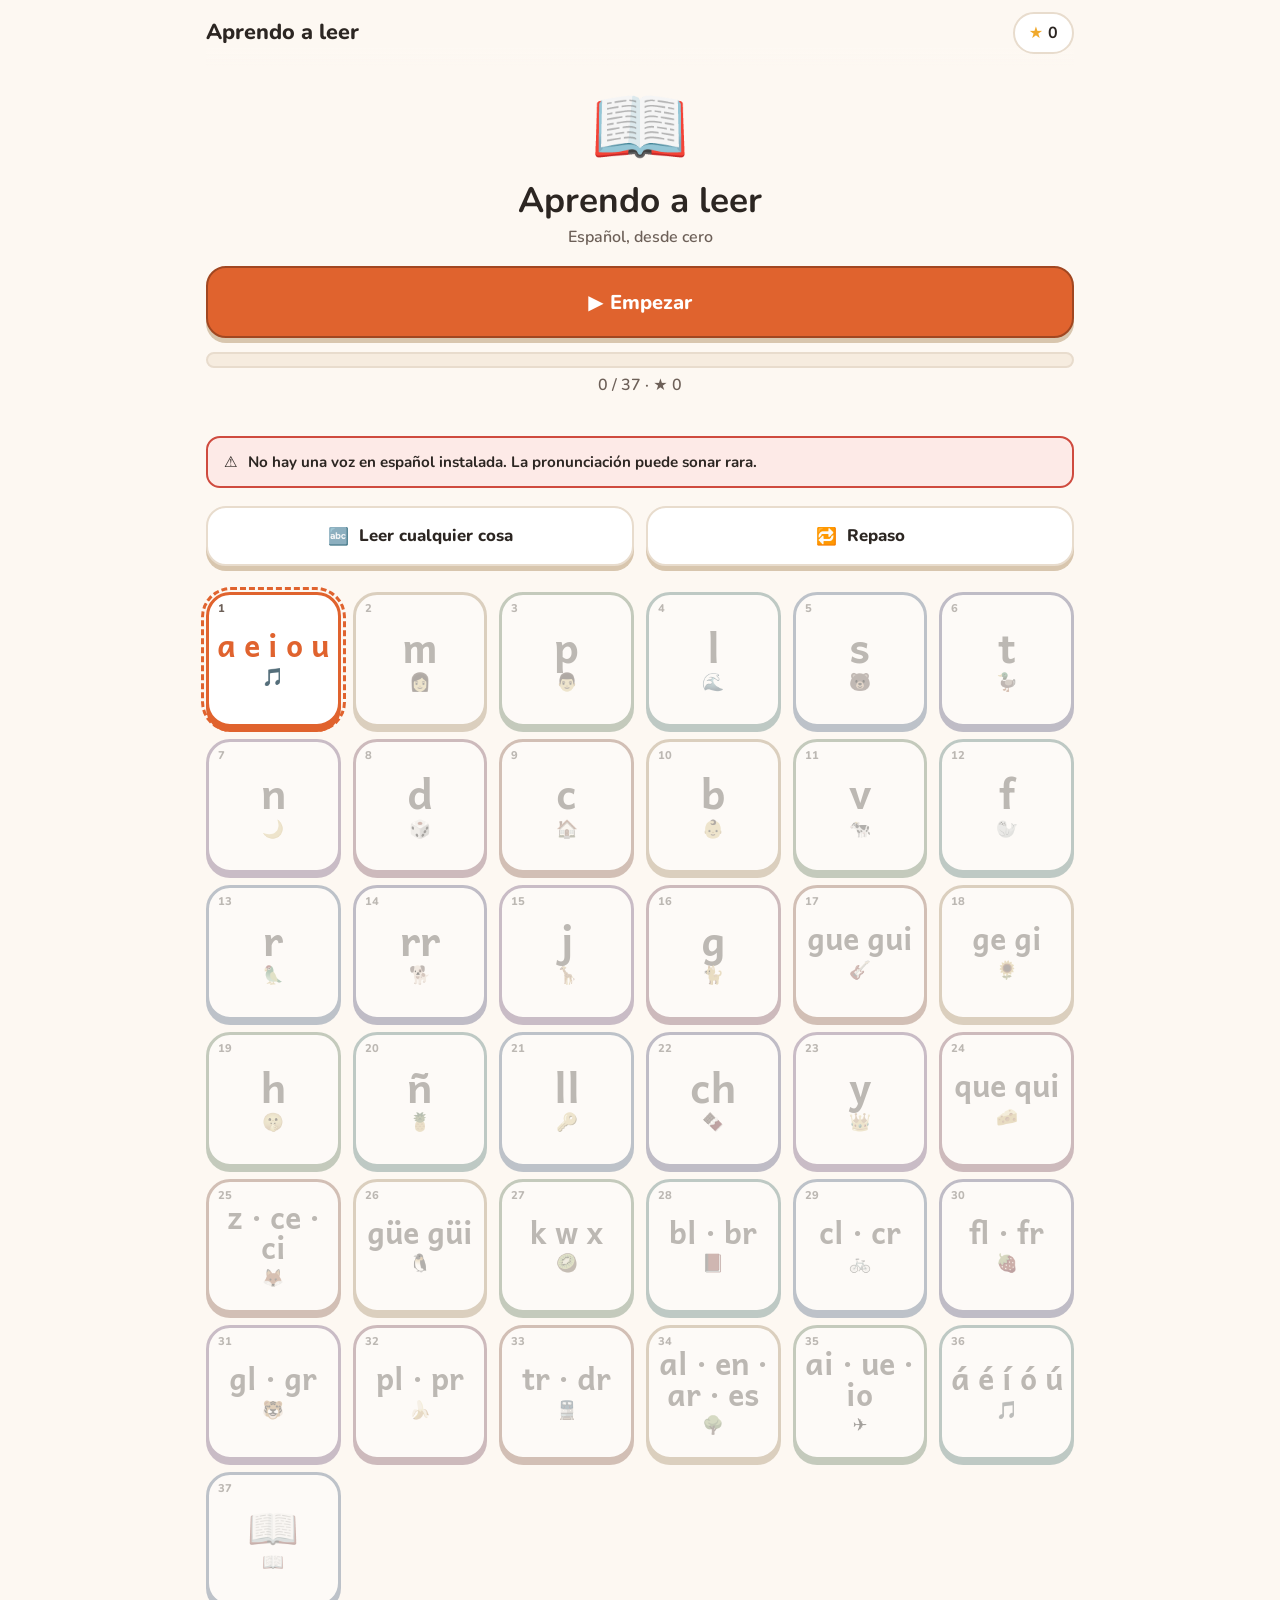
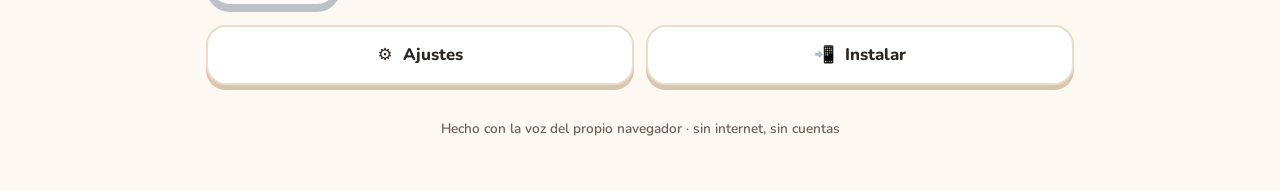
==== src/index.html @ 60e27a4e "Add the app: learn to read Spanish from zero, in the browser A web app that teaches a child to read " ====
<!DOCTYPE html>
<html lang="es">
<head>
  <meta charset="utf-8">
  <meta name="viewport" content="width=device-width, initial-scale=1, viewport-fit=cover">
  <title>Aprendo a leer en español</title>
  <meta name="description" content="Aprender a leer español desde cero, con la voz del propio navegador: vocales, sílabas, palabras, frases y textos.">
  <meta name="theme-color" content="#e0632e">
  <meta name="color-scheme" content="light dark">
  <meta name="mobile-web-app-capable" content="yes">
  <meta name="apple-mobile-web-app-capable" content="yes">
  <meta name="apple-mobile-web-app-status-bar-style" content="default">

  <link rel="icon" href="data:image/svg+xml,<svg xmlns='http://www.w3.org/2000/svg' viewBox='0 0 100 100'><text y='.9em' font-size='90'>📖</text></svg>">

  <!-- Andika está diseñada para lectores principiantes; si no hay red, se
       usa la tipografía redondeada del sistema y todo sigue igual de legible. -->
  <link rel="preconnect" href="https://fonts.googleapis.com">
  <link rel="preconnect" href="https://fonts.gstatic.com" crossorigin>
  <link rel="stylesheet" href="https://fonts.googleapis.com/css2?family=Andika:wght@400;700&family=Nunito:wght@600;800&display=swap">
  <link rel="stylesheet" href="assets/styles.css">
</head>
<body>
  <noscript>
    <p style="padding:24px;font-family:system-ui">
      Esta aplicación necesita JavaScript para hablar. Actívalo en tu navegador.
    </p>
  </noscript>

  <main id="app" class="app"></main>

  <!-- Scripts clásicos y sin dependencias: funcionan también abriendo el
       archivo directamente con doble clic (file://), sin servidor. -->
  <script src="js/syllabify.js"></script>
  <script src="js/speech.js"></script>
  <script src="js/textos.js"></script>
  <script src="js/curriculum.js"></script>
  <script src="js/progress.js"></script>
  <script src="js/escucha.js"></script>
  <script src="js/evaluar.js"></script>
  <script src="js/modelo.js"></script>
  <script src="js/iconos.js"></script>
  <script src="js/pwa.js"></script>
  <script src="js/app.js"></script>
</body>
</html>
---- src/assets/styles.css ----
/*!
 * styles.css — Aprendo a leer en español
 *
 * Criterios de diseño, todos al servicio de un niño de 6-8 años que aún no
 * descifra el español:
 *   - Botones enormes (mínimo 64 px): se usa con el dedo, en tableta.
 *   - Nada esencial depende de leer: color, emoji, icono y voz lo sostienen.
 *   - Tipografía Andika, diseñada para lectores principiantes, en todo lo que
 *     el niño tiene que descifrar. Nunito, más compacta, para el resto.
 *   - Una sola acción evidente por pantalla.
 */

/* ---------------------------------------------------------------- tokens */
:root {
  color-scheme: light;

  --fondo: #fdf8f2;
  --fondo-alto: #f6ecdf;
  --superficie: #ffffff;
  --superficie-2: #fbf5ee;
  --borde: #e8dccd;
  --tinta: #2c2622;
  --tinta-suave: #6d6058;
  --sombra: 0 2px 0 rgba(70, 52, 38, .12), 0 10px 26px rgba(70, 52, 38, .10);
  --sombra-boton: 0 5px 0 var(--boton-borde, #d8c6ae);

  --acento: #e0632e;
  --acento-tinta: #ffffff;
  --exito: #2e9367;
  --exito-suave: #e2f5ec;
  --error: #cf4b3f;
  --error-suave: #fdeae7;
  --estrella: #f0a92c;

  /* Una familia de color por unidad; rota cada 8 unidades. */
  --c0: #e0632e;  --c1: #d9932b;  --c2: #4f9d4a;  --c3: #2f9b8f;
  --c4: #3f7fd0;  --c5: #6a63cf;  --c6: #ab5ac0;  --c7: #d1517f;

  --radio: 20px;
  --radio-s: 14px;
  --ui: 'Nunito', ui-rounded, 'Segoe UI Rounded', system-ui, -apple-system, 'Helvetica Neue', sans-serif;
  --lectura: 'Andika', 'Nunito', ui-rounded, system-ui, sans-serif;
}

@media (prefers-color-scheme: dark) {
  :root:not([data-theme="light"]) {
    color-scheme: dark;
    --fondo: #1d1a18;
    --fondo-alto: #262220;
    --superficie: #2a2523;
    --superficie-2: #322c29;
    --borde: #453d38;
    --tinta: #f6efe8;
    --tinta-suave: #b6a89e;
    --sombra: 0 2px 0 rgba(0, 0, 0, .3), 0 10px 26px rgba(0, 0, 0, .35);
    --sombra-boton: 0 5px 0 var(--boton-borde, #14110f);
    --acento: #f0793f;
    --acento-tinta: #241009;
    --exito: #4dbb88;
    --exito-suave: #1e3a2e;
    --error: #ef7365;
    --error-suave: #3d211d;
    --c0: #f0793f;  --c1: #eeae43;  --c2: #6cbf64;  --c3: #45bcae;
    --c4: #5f9df0;  --c5: #8b83ef;  --c6: #c778dc;  --c7: #ee6f9c;
  }
}

:root[data-theme="dark"] {
  color-scheme: dark;
  --fondo: #1d1a18;
  --fondo-alto: #262220;
  --superficie: #2a2523;
  --superficie-2: #322c29;
  --borde: #453d38;
  --tinta: #f6efe8;
  --tinta-suave: #b6a89e;
  --sombra: 0 2px 0 rgba(0, 0, 0, .3), 0 10px 26px rgba(0, 0, 0, .35);
  --sombra-boton: 0 5px 0 var(--boton-borde, #14110f);
  --acento: #f0793f;
  --acento-tinta: #241009;
  --exito: #4dbb88;
  --exito-suave: #1e3a2e;
  --error: #ef7365;
  --error-suave: #3d211d;
  --c0: #f0793f;  --c1: #eeae43;  --c2: #6cbf64;  --c3: #45bcae;
  --c4: #5f9df0;  --c5: #8b83ef;  --c6: #c778dc;  --c7: #ee6f9c;
}

/* ------------------------------------------------------------------ base */
* { box-sizing: border-box; }

body {
  margin: 0;
  font-family: var(--ui);
  background: var(--fondo);
  color: var(--tinta);
  -webkit-tap-highlight-color: transparent;
  -webkit-text-size-adjust: 100%;
  overscroll-behavior-y: contain;
}

button { font: inherit; color: inherit; }

.app {
  max-width: 900px;
  margin: 0 auto;
  padding: 0 16px 40px;
  min-height: 100vh;
  min-height: 100dvh;
}

.oculto { display: none !important; }
.sr { position: absolute; width: 1px; height: 1px; overflow: hidden; clip: rect(0 0 0 0); white-space: nowrap; }

.etq { display: inline-flex; flex-direction: column; align-items: center; line-height: 1.2; }

.zh {
  display: block;
  font-size: .78em;
  font-weight: 600;
  opacity: .62;
  margin-top: 2px;
  letter-spacing: .02em;
}

/* --------------------------------------------------------------- botones */
.btn {
  --boton-color: var(--superficie);
  --boton-borde: var(--borde);
  display: inline-flex;
  align-items: center;
  justify-content: center;
  gap: 10px;
  min-height: 60px;
  padding: 14px 24px;
  border: 2px solid var(--boton-borde);
  border-radius: var(--radio);
  background: var(--boton-color);
  box-shadow: var(--sombra-boton);
  font-weight: 800;
  font-size: 1.05rem;
  cursor: pointer;
  transition: transform .08s ease, filter .15s ease;
  touch-action: manipulation;
  user-select: none;
}
.btn:active { transform: translateY(4px); box-shadow: 0 1px 0 var(--boton-borde); }
.btn:focus-visible { outline: 4px solid var(--acento); outline-offset: 3px; }
.btn[disabled] { opacity: .45; pointer-events: none; }

.btn-principal {
  --boton-color: var(--acento);
  --boton-borde: color-mix(in srgb, var(--acento) 72%, #000);
  color: var(--acento-tinta);
  font-size: 1.2rem;
  min-height: 68px;
  padding: 16px 34px;
}
.btn-grande { width: 100%; font-size: 1.25rem; min-height: 72px; }
.btn-icono {
  min-height: 56px;
  min-width: 56px;
  padding: 10px;
  border-radius: 50%;
  font-size: 1.4rem;
}
.btn-audio {
  --boton-color: var(--superficie);
  --boton-borde: var(--borde);
  font-size: 1.8rem;
}

/* -------------------------------------------------------------- cabecera */
.barra {
  position: sticky;
  top: 0;
  z-index: 30;
  display: flex;
  align-items: center;
  gap: 10px;
  padding: 12px 0;
  background: linear-gradient(var(--fondo) 72%, transparent);
}
.barra h1 { flex: 1; margin: 0; font-size: 1.15rem; font-weight: 800; line-height: 1.2; }
.barra .marcador {
  display: inline-flex; align-items: center; gap: 5px;
  padding: 8px 14px; border-radius: 999px;
  background: var(--superficie); border: 2px solid var(--borde);
  font-weight: 800; font-variant-numeric: tabular-nums;
}
.barra .marcador span { color: var(--estrella); }

/* ------------------------------------------------------------------ mapa */
.portada {
  text-align: center;
  padding: 22px 0 10px;
}
.portada .logo { font-size: clamp(3.4rem, 16vw, 5rem); line-height: 1; }
.portada h2 { margin: 8px 0 2px; font-size: clamp(1.6rem, 6vw, 2.2rem); }
.portada p { margin: 0 0 18px; color: var(--tinta-suave); font-weight: 600; }

.progreso-barra {
  height: 16px;
  border-radius: 999px;
  background: var(--fondo-alto);
  border: 2px solid var(--borde);
  overflow: hidden;
  margin: 14px 0 6px;
}
.progreso-barra i {
  display: block; height: 100%;
  background: linear-gradient(90deg, var(--c2), var(--c3));
  transition: width .5s ease;
}

.acciones-rapidas { display: grid; grid-template-columns: 1fr 1fr; gap: 12px; margin: 18px 0 26px; }

.rejilla-unidades {
  display: grid;
  grid-template-columns: repeat(auto-fill, minmax(104px, 1fr));
  gap: 12px;
}
.unidad-btn {
  position: relative;
  display: flex;
  flex-direction: column;
  align-items: center;
  justify-content: center;
  gap: 4px;
  aspect-ratio: 1;
  padding: 8px;
  border: 3px solid var(--u);
  border-radius: 24px;
  background: var(--superficie);
  box-shadow: 0 5px 0 var(--u);
  cursor: pointer;
  transition: transform .08s ease;
  touch-action: manipulation;
}
.unidad-btn:active { transform: translateY(4px); box-shadow: 0 1px 0 var(--u); }
.unidad-btn .n {
  position: absolute; top: 6px; left: 9px;
  font-size: .7rem; font-weight: 800; color: var(--tinta-suave);
  font-variant-numeric: tabular-nums;
}
.unidad-btn .letra {
  font-family: var(--lectura);
  font-size: 1.9rem;
  font-weight: 700;
  line-height: 1;
  color: var(--u);
  text-align: center;
  word-break: break-word;
}
.unidad-btn .letra.corta { font-size: 2.6rem; }
.unidad-btn .emo { font-size: 1.1rem; }
.unidad-btn .hecha {
  position: absolute; top: -8px; right: -6px;
  width: 30px; height: 30px; border-radius: 50%;
  background: var(--exito); color: #fff;
  display: grid; place-items: center; font-size: .95rem;
  border: 3px solid var(--fondo);
}
.unidad-btn[data-bloqueada="1"] { opacity: .42; filter: grayscale(.7); }
.unidad-btn[data-bloqueada="1"] .letra { color: var(--tinta-suave); }
.unidad-btn.sugerida::after {
  content: '';
  position: absolute; inset: -8px;
  border-radius: 30px;
  border: 3px dashed var(--u);
  animation: pulso 1.8s ease-in-out infinite;
}
@keyframes pulso { 0%, 100% { opacity: .35; } 50% { opacity: .9; } }

/* --------------------------------------------------------------- lección */
.enunciado {
  display: flex; align-items: center; gap: 12px;
  background: var(--superficie);
  border: 2px solid var(--borde);
  border-radius: var(--radio);
  padding: 12px 16px;
  margin-bottom: 18px;
  box-shadow: var(--sombra);
}
.enunciado .txt { flex: 1; font-weight: 800; font-size: 1.05rem; }

.pasos { display: flex; gap: 6px; margin: 4px 0 16px; }
.pasos i {
  flex: 1; height: 8px; border-radius: 999px;
  background: var(--fondo-alto); border: 1px solid var(--borde);
}
.pasos i.hecho { background: var(--exito); border-color: var(--exito); }
.pasos i.actual { background: var(--u, var(--acento)); border-color: var(--u, var(--acento)); }

.tarjeta {
  background: var(--superficie);
  border: 3px solid var(--u, var(--borde));
  border-radius: 28px;
  padding: 24px 18px;
  text-align: center;
  box-shadow: var(--sombra);
}

.letra-gigante {
  font-family: var(--lectura);
  font-size: clamp(6rem, 34vw, 12rem);
  font-weight: 700;
  line-height: .95;
  color: var(--u, var(--acento));
  letter-spacing: .04em;
}
.letra-gigante .min { opacity: 1; }
.letra-gigante .may { font-size: .62em; opacity: .4; }

.dato { margin: 6px 0; color: var(--tinta-suave); font-weight: 700; }
.dato b { color: var(--tinta); }
.truco {
  margin: 14px auto 0;
  max-width: 46ch;
  font-size: 1.02rem;
  line-height: 1.5;
  font-weight: 600;
  color: var(--tinta-suave);
}

/* Vocales de la primera unidad */
.vocales-fila { display: flex; flex-wrap: wrap; justify-content: center; gap: 12px; }
.vocal-btn {
  display: flex; flex-direction: column; align-items: center; gap: 2px;
  min-width: 96px; padding: 14px 10px;
  border: 3px solid var(--u); border-radius: 22px;
  background: var(--superficie); box-shadow: 0 5px 0 var(--u);
  cursor: pointer; transition: transform .08s ease;
}
.vocal-btn:active, .vocal-btn.sonando { transform: translateY(4px); box-shadow: 0 1px 0 var(--u); }
.vocal-btn .v { font-family: var(--lectura); font-size: 3rem; font-weight: 700; line-height: 1; color: var(--u); }
.vocal-btn .e { font-size: 1.5rem; }
.vocal-btn .p { font-size: .8rem; font-weight: 700; color: var(--tinta-suave); }

/* --------------------------------------------------------------- sílabas */
.rejilla-silabas {
  display: grid;
  grid-template-columns: repeat(auto-fit, minmax(92px, 1fr));
  gap: 12px;
  margin-top: 4px;
}
.silaba {
  position: relative;
  font-family: var(--lectura);
  font-size: clamp(1.9rem, 8vw, 2.6rem);
  font-weight: 700;
  padding: 18px 8px;
  border: 3px solid var(--u, var(--acento));
  border-radius: 22px;
  background: var(--superficie);
  color: var(--u, var(--acento));
  box-shadow: 0 5px 0 var(--u, var(--acento));
  cursor: pointer;
  transition: transform .08s ease, background .2s ease;
  touch-action: manipulation;
}
.silaba:active, .silaba.sonando { transform: translateY(4px); box-shadow: 0 1px 0 var(--u, var(--acento)); }
.silaba.sonando { background: color-mix(in srgb, var(--u, var(--acento)) 16%, var(--superficie)); }
.silaba.tocada::after {
  content: '✓';
  position: absolute; top: 4px; right: 8px;
  font-size: .8rem; font-family: var(--ui); color: var(--exito);
}
.silaba.bien { background: var(--exito-suave); border-color: var(--exito); color: var(--exito); box-shadow: 0 5px 0 var(--exito); }
.silaba.mal { background: var(--error-suave); border-color: var(--error); color: var(--error); box-shadow: 0 5px 0 var(--error); animation: tiembla .35s; }
@keyframes tiembla {
  0%, 100% { transform: translateX(0); }
  25% { transform: translateX(-7px); }
  75% { transform: translateX(7px); }
}

/* -------------------------------------------------------------- palabras */
.palabra-tarjeta {
  display: flex; flex-direction: column; align-items: center; gap: 10px;
  padding: 18px 14px;
  background: var(--superficie);
  border: 3px solid var(--borde);
  border-radius: 24px;
  box-shadow: var(--sombra);
}
.palabra-emoji { font-size: clamp(3rem, 14vw, 4.4rem); line-height: 1; }

.palabra-silabas { display: flex; flex-wrap: wrap; justify-content: center; gap: 8px; }
.trozo {
  font-family: var(--lectura);
  font-size: clamp(1.7rem, 7.5vw, 2.4rem);
  font-weight: 700;
  padding: 8px 14px;
  border-radius: 16px;
  border: 3px solid transparent;
  background: var(--superficie-2);
  color: var(--tinta);
  cursor: pointer;
  transition: transform .08s ease, background .2s ease;
  touch-action: manipulation;
}
.trozo:nth-child(odd) { color: var(--u, var(--acento)); }
.trozo.sonando { background: color-mix(in srgb, var(--u, var(--acento)) 20%, var(--superficie)); transform: translateY(-3px); }
.trozo.tonica { text-decoration: underline; text-decoration-thickness: 3px; text-underline-offset: 6px; }

.palabra-entera {
  font-family: var(--lectura);
  font-size: clamp(2rem, 9vw, 3rem);
  font-weight: 700;
  letter-spacing: .01em;
}

.fila-botones { display: flex; flex-wrap: wrap; gap: 12px; justify-content: center; margin-top: 18px; }
.fila-botones .btn { flex: 1 1 auto; min-width: 140px; }

/* ------------------------------------------------------ construir palabra */
.construccion {
  display: flex; flex-wrap: wrap; gap: 8px; justify-content: center;
  min-height: 88px; align-items: center;
  padding: 14px;
  border: 3px dashed var(--borde);
  border-radius: 22px;
  background: var(--superficie-2);
  margin-bottom: 16px;
}
.construccion:empty::before {
  content: '···';
  font-size: 2rem; color: var(--tinta-suave); letter-spacing: .2em;
}
.hueco {
  font-family: var(--lectura); font-size: 2rem; font-weight: 700;
  padding: 6px 14px; border-radius: 14px;
  background: var(--u, var(--acento)); color: #fff;
}

/* --------------------------------------------------------------- frases */
.frase {
  font-family: var(--lectura);
  font-size: clamp(1.4rem, 5.6vw, 2rem);
  font-weight: 600;
  line-height: 1.9;
  text-align: left;
  padding: 18px;
  background: var(--superficie);
  border: 3px solid var(--borde);
  border-radius: 22px;
  box-shadow: var(--sombra);
  margin-bottom: 14px;
}
.palabra-tocable {
  display: inline-block;
  padding: 2px 4px;
  border-radius: 10px;
  cursor: pointer;
  transition: background .18s ease;
  touch-action: manipulation;
}
.palabra-tocable:hover { background: var(--superficie-2); }
.palabra-tocable.sonando { background: color-mix(in srgb, var(--u, var(--acento)) 26%, var(--superficie)); }
.frase .sil, .salida .sil { padding: 2px 1px; border-radius: 8px; cursor: pointer; }
.frase .sil.sonando, .salida .sil.sonando { background: color-mix(in srgb, var(--u, var(--acento)) 30%, var(--superficie)); }

/* ------------------------------------------------------------- resultado */
.resultado { text-align: center; padding: 28px 12px; }
.resultado .emo { font-size: 5rem; line-height: 1; animation: salta .6s ease; }
@keyframes salta {
  0% { transform: scale(.3) rotate(-12deg); }
  60% { transform: scale(1.15) rotate(6deg); }
  100% { transform: scale(1) rotate(0); }
}
.resultado h2 { margin: 10px 0 4px; font-size: 1.8rem; }
.estrellas-ganadas { font-size: 2.4rem; letter-spacing: .1em; color: var(--estrella); }

/* ---------------------------------------------------------- lector libre */
.lector textarea {
  width: 100%;
  min-height: 130px;
  padding: 16px;
  font-family: var(--lectura);
  font-size: 1.3rem;
  line-height: 1.6;
  border: 3px solid var(--borde);
  border-radius: var(--radio);
  background: var(--superficie);
  color: var(--tinta);
  resize: vertical;
}
.lector textarea:focus { outline: none; border-color: var(--acento); }
.salida {
  margin-top: 18px;
  padding: 18px;
  background: var(--superficie);
  border: 3px solid var(--borde);
  border-radius: var(--radio);
  font-family: var(--lectura);
  font-size: clamp(1.4rem, 5.4vw, 1.9rem);
  line-height: 2.1;
  box-shadow: var(--sombra);
}
.salida .pal { display: inline-block; margin: 0 1px; }
.salida .sil {
  display: inline-block;
  border-radius: 8px;
  cursor: pointer;
  touch-action: manipulation;
}
.sil-b { color: var(--u, var(--acento)); }
.salida .sil.sonando { background: color-mix(in srgb, var(--acento) 26%, var(--superficie)); }
.sep { opacity: .38; margin: 0 -1px; }

/* -------------------------------------------------------------- ajustes */
.hoja {
  position: fixed; inset: 0; z-index: 60;
  display: flex; align-items: flex-end; justify-content: center;
  background: rgba(20, 14, 10, .5);
  backdrop-filter: blur(3px);
}
.hoja-panel {
  width: 100%; max-width: 520px;
  max-height: 88vh; overflow-y: auto;
  padding: 22px 20px 32px;
  background: var(--fondo);
  border-radius: 28px 28px 0 0;
  border-top: 4px solid var(--acento);
  animation: sube .25s ease;
}
@keyframes sube { from { transform: translateY(40px); opacity: .4; } }
.ajuste { padding: 14px 0; border-bottom: 2px solid var(--borde); }
.ajuste:last-child { border-bottom: 0; }
.ajuste label { display: block; font-weight: 800; margin-bottom: 8px; }
.ajuste select, .ajuste input[type="range"] { width: 100%; }
.ajuste select {
  padding: 12px; border-radius: var(--radio-s);
  border: 2px solid var(--borde); background: var(--superficie); color: var(--tinta);
  font-size: 1rem;
}
.ajuste input[type="range"] { height: 40px; accent-color: var(--acento); }
.interruptor { display: flex; align-items: center; justify-content: space-between; gap: 14px; }
.interruptor input { width: 30px; height: 30px; accent-color: var(--acento); }

.aviso {
  display: flex; gap: 10px; align-items: flex-start;
  padding: 14px 16px; margin: 12px 0;
  border-radius: var(--radio-s);
  background: var(--error-suave);
  border: 2px solid var(--error);
  font-weight: 700; font-size: .95rem;
}

/* --------------------------------------------------------------- extras */
.confeti {
  position: fixed; top: -20px; z-index: 90;
  font-size: 1.6rem; pointer-events: none;
  animation: cae linear forwards;
}
@keyframes cae {
  to { transform: translateY(105vh) rotate(540deg); opacity: .1; }
}

.pie { margin-top: 34px; text-align: center; color: var(--tinta-suave); font-size: .85rem; font-weight: 600; }

@media (prefers-reduced-motion: reduce) {
  *, *::before, *::after { animation-duration: .001ms !important; transition-duration: .001ms !important; }
}

@media (min-width: 620px) {
  .rejilla-unidades { grid-template-columns: repeat(auto-fill, minmax(120px, 1fr)); }
  .barra h1 { font-size: 1.35rem; }
}

/* Modo MAYÚSCULAS: algunos niños arrancan mejor con la letra de imprenta.
   Sólo transforma el texto que hay que descifrar, no la interfaz. */
body[data-may="1"] .silaba,
body[data-may="1"] .trozo,
body[data-may="1"] .hueco,
body[data-may="1"] .palabra-entera,
body[data-may="1"] .letra-gigante,
body[data-may="1"] .frase,
body[data-may="1"] .salida,
body[data-may="1"] .unidad-btn .letra,
body[data-may="1"] .vocal-btn .v { text-transform: uppercase; }

/* ------------------------------------------------ leer en voz alta ------ */

.micro { text-align: center; margin-top: 18px; }

.micro-btn {
  width: 108px;
  height: 108px;
  border-radius: 50%;
  border: 4px solid var(--acento);
  background: var(--superficie);
  box-shadow: 0 6px 0 color-mix(in srgb, var(--acento) 70%, #000);
  cursor: pointer;
  transition: transform .08s ease;
  touch-action: manipulation;
}
.micro-btn:active { transform: translateY(5px); box-shadow: 0 1px 0 color-mix(in srgb, var(--acento) 70%, #000); }
.micro-btn:focus-visible { outline: 4px solid var(--acento); outline-offset: 4px; }
.micro-icono { font-size: 3rem; line-height: 1; }

/* Mientras escucha, el botón late: es la señal de que puede hablar. */
.micro-btn.escuchando {
  border-color: var(--error);
  box-shadow: 0 0 0 0 color-mix(in srgb, var(--error) 55%, transparent);
  animation: late 1.4s ease-out infinite;
  cursor: default;
}
@keyframes late {
  0%   { box-shadow: 0 0 0 0 color-mix(in srgb, var(--error) 55%, transparent); }
  70%  { box-shadow: 0 0 0 26px color-mix(in srgb, var(--error) 0%, transparent); }
  100% { box-shadow: 0 0 0 0 color-mix(in srgb, var(--error) 0%, transparent); }
}

.micro-pie { margin: 12px 0 4px; font-weight: 800; font-size: 1.05rem; }
.micro-error {
  margin: 12px auto 0; max-width: 40ch;
  color: var(--error); font-weight: 700; font-size: .95rem; line-height: 1.45;
}
.transcripcion {
  min-height: 2em;
  margin: 6px auto 0;
  max-width: 34ch;
  font-family: var(--lectura);
  font-size: 1.3rem;
  color: var(--tinta-suave);
  font-style: italic;
}

.veredicto {
  padding: 18px 16px;
  border-radius: 24px;
  border: 3px solid var(--borde);
  background: var(--superficie);
  box-shadow: var(--sombra);
}
.veredicto.v3 { border-color: var(--exito); background: var(--exito-suave); }
.veredicto.v2, .veredicto.v1 { border-color: var(--estrella); }
.veredicto.v0 { border-color: var(--error); background: var(--error-suave); }

.lectura-marcada {
  font-family: var(--lectura);
  font-size: clamp(1.4rem, 6vw, 2rem);
  font-weight: 700;
  line-height: 1.6;
  margin: 10px 0;
}
/* Verde lo que salió bien, ámbar lo que casi, rojo lo que hay que repasar.
   El subrayado acompaña al color para quien no lo distinga. */
.pal-bien { color: var(--exito); }
.pal-casi {
  color: var(--estrella);
  text-decoration: underline wavy;
  text-decoration-thickness: 2px;
  text-underline-offset: 5px;
}
.pal-mal {
  color: var(--error);
  text-decoration: underline;
  text-decoration-thickness: 3px;
  text-underline-offset: 5px;
}

.oido {
  margin: 8px 0; font-size: .95rem; font-weight: 700; color: var(--tinta-suave);
}
.comentario {
  margin: 10px auto 0; max-width: 42ch;
  font-size: 1.05rem; font-weight: 700; line-height: 1.5;
}
.sello-modelo { opacity: .8; }

/* Instalación: se numera sólo cuando hay un orden real; los caminos
   alternativos van con viñeta, porque numerarlos sugeriría una secuencia. */
.nota-instalar {
  margin: 0 0 12px; font-weight: 600; line-height: 1.55; color: var(--tinta-suave);
}
.pasos-instalar {
  margin: 0; padding-left: 22px;
  font-weight: 600; line-height: 1.55;
}
.pasos-instalar li { margin-bottom: 10px; }
.pasos-instalar.opciones { list-style: '→  '; }
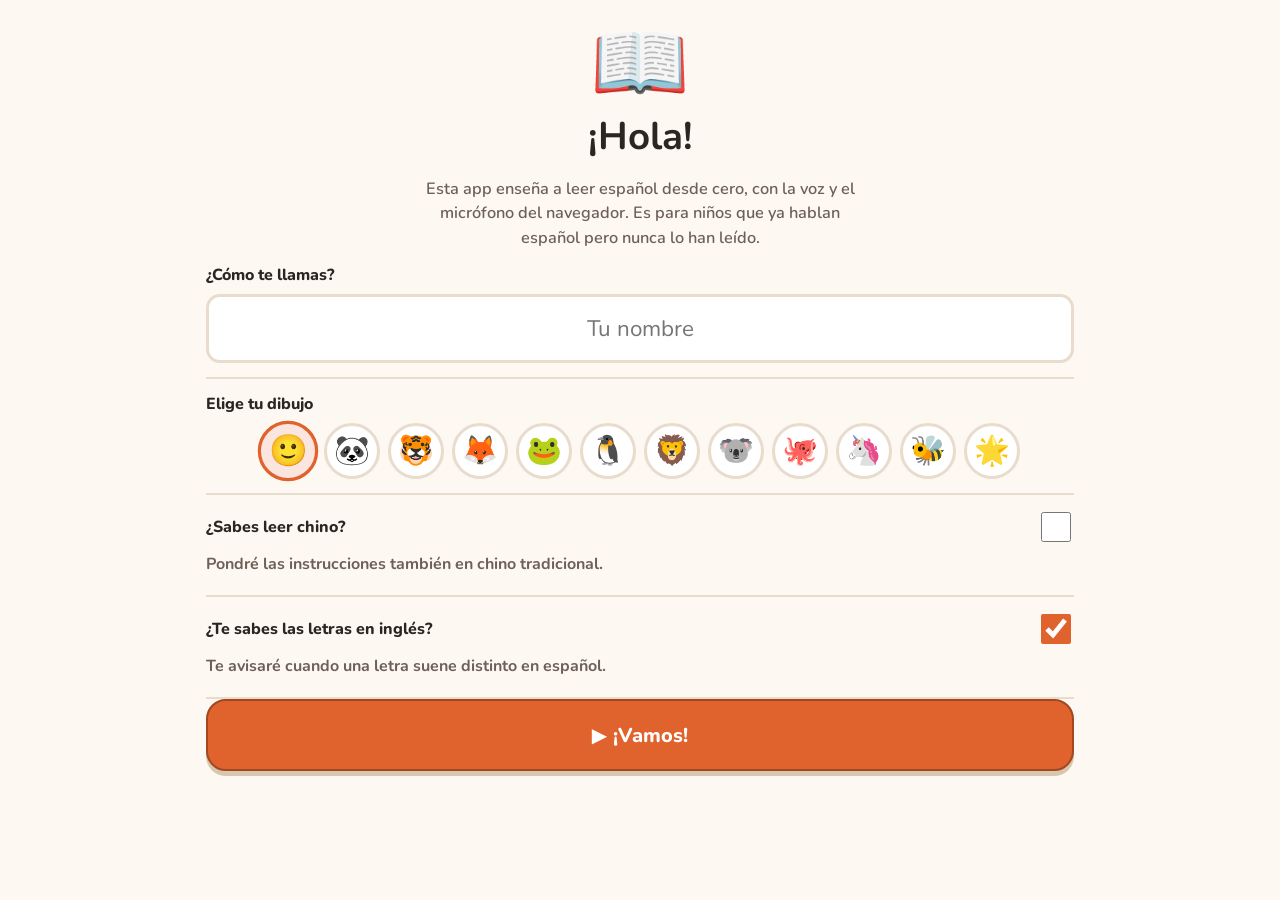
==== commit 44668317: "Add the advanced level, and open the app up beyond one child Two blocks of work.  The advanced level" ====
--- a/src/index.html
+++ b/src/index.html
@@ -35,6 +35,7 @@
   <script src="js/speech.js"></script>
   <script src="js/textos.js"></script>
   <script src="js/curriculum.js"></script>
+  <script src="js/avanzado.js"></script>
   <script src="js/progress.js"></script>
   <script src="js/escucha.js"></script>
   <script src="js/evaluar.js"></script>
--- a/src/assets/styles.css
+++ b/src/assets/styles.css
@@ -535,7 +535,12 @@
   font-size: 1rem;
 }
 .ajuste input[type="range"] { height: 40px; accent-color: var(--acento); }
-.interruptor { display: flex; align-items: center; justify-content: space-between; gap: 14px; }
+/* Más específico que ".ajuste label { display: block }", que si no gana por
+   especificidad y deja la casilla pegada al texto en vez de a la derecha. */
+.ajuste label.interruptor,
+.interruptor {
+  display: flex; align-items: center; justify-content: space-between; gap: 14px;
+}
 .interruptor input { width: 30px; height: 30px; accent-color: var(--acento); }
 
 .aviso {
@@ -681,3 +686,217 @@
 }
 .pasos-instalar li { margin-bottom: 10px; }
 .pasos-instalar.opciones { list-style: '→  '; }
+
+/* Código para pasar el progreso: pensado para leerlo en voz alta y copiarlo
+   a mano, así que va grande, separado y en una tipografía de ancho fijo. */
+.codigo {
+  font-family: ui-monospace, 'SFMono-Regular', Menlo, Consolas, monospace;
+  font-size: clamp(1.3rem, 6vw, 1.9rem);
+  font-weight: 700;
+  letter-spacing: .12em;
+  text-align: center;
+  padding: 14px 10px;
+  margin: 8px 0 14px;
+  border: 3px dashed var(--acento);
+  border-radius: var(--radio-s);
+  background: var(--superficie);
+  color: var(--acento);
+  user-select: all;          /* un toque lo selecciona entero */
+  word-break: break-all;
+}
+.campo-codigo {
+  width: 100%;
+  padding: 14px;
+  margin-bottom: 10px;
+  font-family: ui-monospace, Menlo, Consolas, monospace;
+  font-size: 1.2rem;
+  letter-spacing: .08em;
+  text-align: center;
+  text-transform: uppercase;
+  border: 3px solid var(--borde);
+  border-radius: var(--radio-s);
+  background: var(--superficie);
+  color: var(--tinta);
+}
+.campo-codigo:focus { outline: none; border-color: var(--acento); }
+
+/* ==================================================== nivel avanzado ==== */
+
+/* Falsos amigos: las dos lenguas enfrentadas, para que el contraste se vea
+   además de oírse. */
+.contraste { display: grid; grid-template-columns: 1fr 1fr; gap: 10px; margin: 16px 0 6px; }
+.contraste .btn { flex-direction: column; gap: 4px; min-height: 96px; padding: 12px 8px; }
+.contraste .bandera { font-size: 1.6rem; }
+.contraste .chico { font-size: .72rem; font-weight: 700; opacity: .7; }
+.contraste b { font-family: var(--lectura); font-size: 1.3rem; }
+.lado-en { --boton-borde: #6a63cf; }
+.lado-es { --boton-borde: var(--acento); }
+
+.aviso-ingles {
+  display: flex; gap: 12px; align-items: flex-start; text-align: left;
+  margin: 16px auto 0; max-width: 46ch;
+  padding: 14px 16px;
+  border: 2px dashed var(--c5);
+  border-radius: var(--radio-s);
+  background: color-mix(in srgb, var(--c5) 8%, var(--superficie));
+}
+.aviso-ingles p { margin: 0 0 10px; font-weight: 600; font-size: .95rem; line-height: 1.45; }
+.aviso-ingles .btn { min-height: 48px; font-size: .95rem; padding: 8px 14px; }
+
+.campo-dictado { text-transform: lowercase; letter-spacing: .04em; margin-top: 14px; }
+
+/* ------------------------------------------------------------ cuentos -- */
+.nivel-titulo {
+  margin: 22px 0 10px; font-size: 1.05rem; text-transform: uppercase;
+  letter-spacing: .08em; color: var(--tinta-suave);
+}
+.rejilla-cuentos { display: grid; grid-template-columns: repeat(auto-fill, minmax(150px, 1fr)); gap: 12px; }
+.cuento-btn {
+  position: relative;
+  display: flex; flex-direction: column; align-items: center; gap: 6px;
+  padding: 16px 10px;
+  border: 3px solid var(--u); border-radius: 22px;
+  background: var(--superficie); box-shadow: 0 5px 0 var(--u);
+  cursor: pointer; transition: transform .08s ease; touch-action: manipulation;
+}
+.cuento-btn:active { transform: translateY(4px); box-shadow: 0 1px 0 var(--u); }
+.cuento-btn.leido { border-color: var(--exito); box-shadow: 0 5px 0 var(--exito); }
+.cuento-emo { font-size: 2.4rem; line-height: 1; }
+.cuento-titulo { font-weight: 800; text-align: center; line-height: 1.25; }
+.cuento-dato { font-size: .78rem; font-weight: 700; color: var(--tinta-suave); }
+
+/* ------------------------------------------------------- comprensión -- */
+.pregunta-texto {
+  font-family: var(--lectura);
+  font-size: clamp(1.2rem, 5vw, 1.6rem);
+  font-weight: 700; line-height: 1.5; margin: 10px 0 0;
+}
+.opciones-pregunta { display: flex; flex-direction: column; gap: 12px; margin-top: 16px; }
+.opcion {
+  font-family: var(--lectura);
+  font-size: clamp(1.1rem, 4.6vw, 1.4rem);
+  font-weight: 600; line-height: 1.4; text-align: left;
+  padding: 18px 20px;
+  border: 3px solid var(--borde); border-radius: 20px;
+  background: var(--superficie); color: var(--tinta);
+  box-shadow: 0 4px 0 var(--borde);
+  cursor: pointer; transition: transform .08s ease; touch-action: manipulation;
+}
+.opcion:active { transform: translateY(3px); box-shadow: 0 1px 0 var(--borde); }
+.opcion.bien { border-color: var(--exito); background: var(--exito-suave); color: var(--exito); box-shadow: 0 4px 0 var(--exito); }
+.opcion.mal { border-color: var(--error); background: var(--error-suave); color: var(--error); box-shadow: 0 4px 0 var(--error); animation: tiembla .35s; }
+
+.moraleja {
+  margin-top: 20px; padding: 20px 18px;
+  border-radius: 22px;
+  border: 3px solid var(--estrella);
+  background: color-mix(in srgb, var(--estrella) 12%, var(--superficie));
+  text-align: center;
+}
+.moraleja-icono { font-size: 2.2rem; line-height: 1; }
+.moraleja-titulo {
+  margin: 6px 0 4px; font-size: .8rem; font-weight: 800;
+  text-transform: uppercase; letter-spacing: .08em; color: var(--tinta-suave);
+}
+.moraleja-texto {
+  margin: 0; font-family: var(--lectura);
+  font-size: clamp(1.1rem, 4.8vw, 1.45rem); font-weight: 700; line-height: 1.5;
+}
+
+/* --------------------------------------------------------- velocidad -- */
+.marca { margin: 4px 0 12px; }
+.ppm-numero {
+  display: block; font-size: 3.2rem; font-weight: 800; line-height: 1;
+  color: var(--u, var(--acento)); font-variant-numeric: tabular-nums;
+}
+.ppm-texto { display: block; font-size: .8rem; font-weight: 700; color: var(--tinta-suave); }
+.ppm-mejora { display: block; margin-top: 6px; font-weight: 800; color: var(--exito); }
+
+/* ------------------------------------------------- panel del adulto --- */
+.cifras { display: grid; grid-template-columns: repeat(4, 1fr); gap: 8px; margin: 14px 0 6px; }
+.cifra {
+  display: flex; flex-direction: column; align-items: center; gap: 2px;
+  padding: 12px 4px; border-radius: var(--radio-s);
+  background: var(--superficie); border: 2px solid var(--borde);
+}
+.cifra b { font-size: 1.15rem; font-variant-numeric: tabular-nums; }
+.cifra span { font-size: .68rem; font-weight: 700; color: var(--tinta-suave); text-align: center; line-height: 1.2; }
+
+/* Una barra por lectura: se ve de un vistazo si va ganando velocidad. */
+.barras {
+  display: flex; align-items: flex-end; gap: 4px;
+  height: 84px; margin: 12px 0 6px; padding: 6px;
+  border-radius: var(--radio-s); background: var(--superficie-2);
+}
+.barra-ppm { flex: 1; border-radius: 4px 4px 0 0; background: var(--c3); min-height: 8px; }
+.barra-ppm:last-child { background: var(--acento); }
+
+.lista-fallos { margin: 0; padding: 0; list-style: none; }
+.lista-fallos li {
+  display: flex; justify-content: space-between; gap: 12px;
+  padding: 10px 0; border-bottom: 1px solid var(--borde);
+  font-weight: 700;
+}
+.lista-fallos li:last-child { border-bottom: 0; }
+.lista-fallos b { color: var(--error); font-variant-numeric: tabular-nums; }
+
+/* ================================================ varios niños ========== */
+
+/* Bienvenida: la única pantalla escrita para que la lea un adulto. */
+.bienvenida { text-align: center; padding: 24px 0 40px; }
+.bienvenida .logo { font-size: clamp(3.4rem, 16vw, 5rem); line-height: 1; }
+.bienvenida h1 { margin: 6px 0 10px; font-size: clamp(1.8rem, 7vw, 2.4rem); }
+.bienvenida .ajuste { text-align: left; }
+
+.campo-nombre {
+  width: 100%;
+  padding: 16px;
+  font-family: var(--lectura);
+  font-size: 1.4rem;
+  text-align: center;
+  border: 3px solid var(--borde);
+  border-radius: var(--radio-s);
+  background: var(--superficie);
+  color: var(--tinta);
+}
+.campo-nombre:focus { outline: none; border-color: var(--acento); }
+
+.avatares { display: flex; flex-wrap: wrap; gap: 8px; justify-content: center; }
+.avatar {
+  width: 56px; height: 56px;
+  font-size: 1.8rem; line-height: 1;
+  border: 3px solid var(--borde); border-radius: 50%;
+  background: var(--superficie);
+  cursor: pointer; transition: transform .08s ease;
+  touch-action: manipulation;
+}
+.avatar:active { transform: scale(.92); }
+.avatar.elegido {
+  border-color: var(--acento);
+  background: color-mix(in srgb, var(--acento) 16%, var(--superficie));
+  transform: scale(1.08);
+}
+
+/* Lista de niños del aparato */
+.perfil {
+  position: relative;
+  display: flex; align-items: center; gap: 14px; width: 100%;
+  margin-bottom: 10px; padding: 14px 16px;
+  border: 3px solid var(--borde); border-radius: var(--radio);
+  background: var(--superficie); color: var(--tinta);
+  text-align: left; cursor: pointer;
+  touch-action: manipulation;
+}
+.perfil.activo { border-color: var(--acento); background: color-mix(in srgb, var(--acento) 10%, var(--superficie)); }
+.perfil-emo { font-size: 2rem; line-height: 1; }
+.perfil-datos { display: flex; flex-direction: column; gap: 2px; flex: 1; }
+.perfil-datos b { font-size: 1.1rem; }
+.perfil-datos span { font-size: .82rem; font-weight: 700; color: var(--tinta-suave); }
+.perfil .hecha { position: static; width: 26px; height: 26px; border-width: 0; }
+
+/* La chapa de la esquina: quién está leyendo y cuántas estrellas lleva. */
+.marcador-perfil { cursor: pointer; max-width: 58vw; }
+.perfil-mini { font-size: 1.15rem; }
+.perfil-nombre {
+  max-width: 7ch; overflow: hidden; text-overflow: ellipsis; white-space: nowrap;
+}
